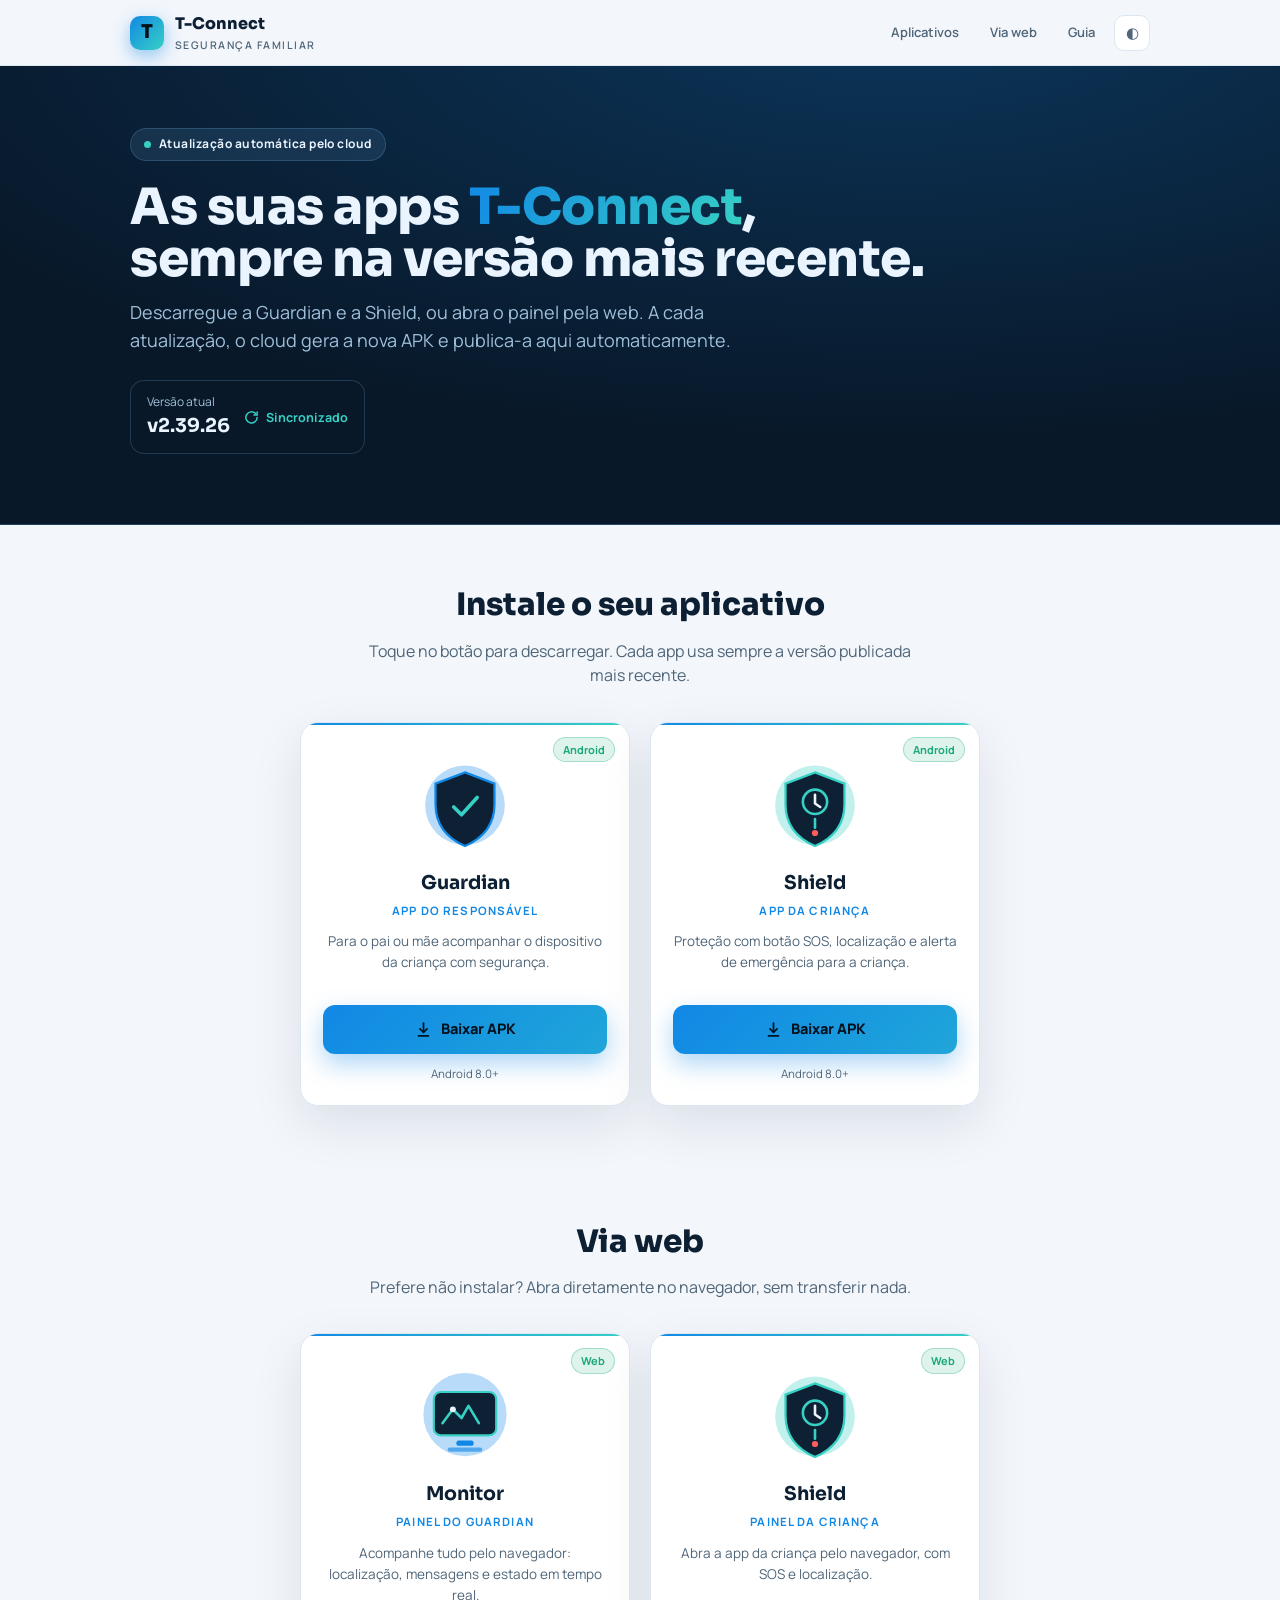
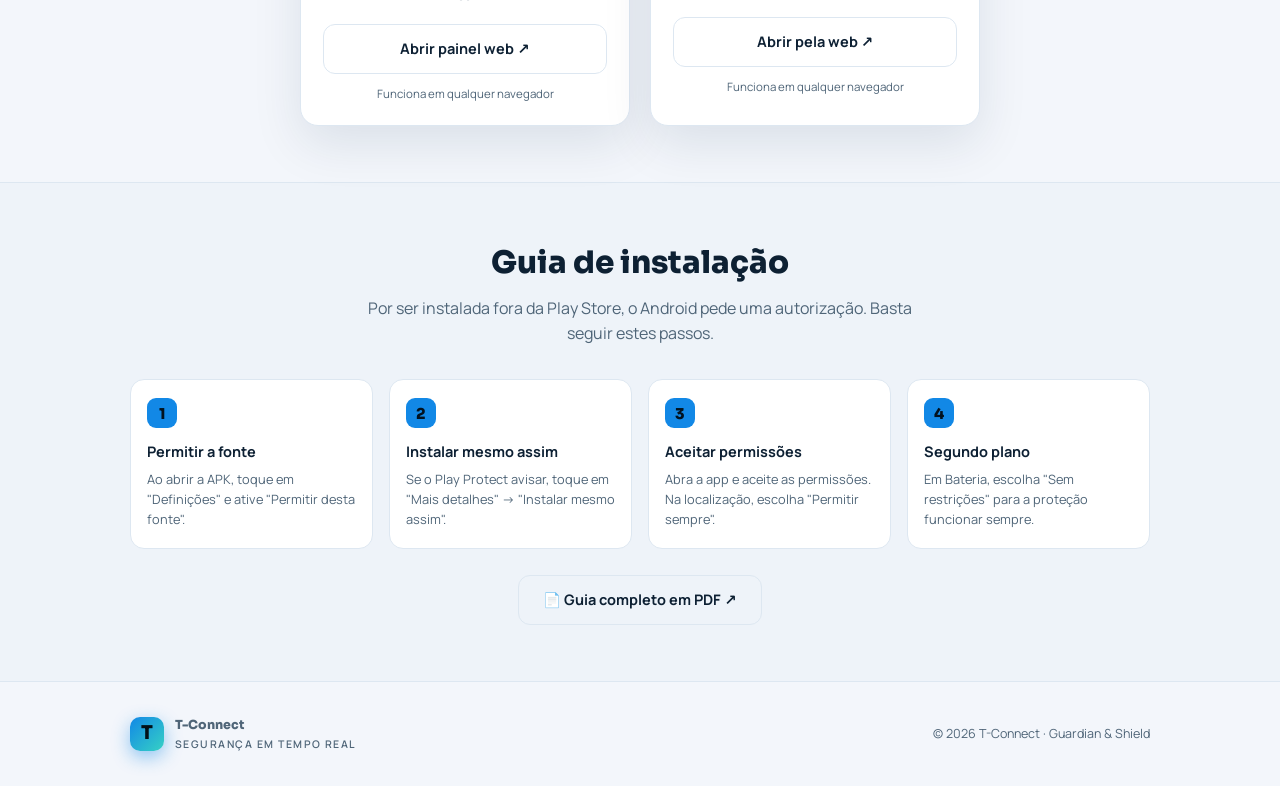
==== tconnect/site/index.html @ 5da72a1a "v2.39.79 — tamanho real da atualização (app + site) e popup de mensagens que cabe sempre - Site: os " ====
<!doctype html>
<html lang="pt-MZ">
<head>
<meta charset="utf-8">
<meta name="viewport" content="width=device-width,initial-scale=1,viewport-fit=cover">
<title>T-Connect — Downloads</title>
<meta name="theme-color" content="#081829">
<link rel="icon" href="assets/icons/tconnect-logo-192.png">
<link rel="apple-touch-icon" href="assets/icons/tconnect-logo-192.png">
<link rel="stylesheet" href="https://fonts.googleapis.com/css2?family=Sora:wght@500;700;800&family=Manrope:wght@400;500;600;700&display=swap">
<style>
  :root{
    --bg:#f3f6fb; --surface:#ffffff; --surface-2:#eef3f9; --line:#dde7f1;
    --fg:#0d2033; --muted:#4f6578; --accent:#1288e6; --accent-2:#36d1c4;
    --hero-bg:#081829; --hero-fg:#eaf4ff; --hero-muted:#9fc0da; --hero-line:rgba(120,180,230,.22);
    --good:#1aa978; --radius:18px; --shadow:0 18px 50px rgba(13,40,70,.10);
  }
  @media (prefers-color-scheme:dark){:root:not([data-theme="light"]){
    --bg:#060f1a; --surface:#0c1a2a; --surface-2:#0f2235; --line:#1c3348;
    --fg:#e9f3fc; --muted:#92abc0; --accent:#38bdf8; --accent-2:#36d1c4;
    --hero-bg:#040c16; --hero-fg:#eaf4ff; --hero-muted:#9fc0da; --hero-line:rgba(120,180,230,.18);
    --shadow:0 18px 50px rgba(0,0,0,.45); color-scheme:dark;
  }}
  :root[data-theme="dark"]{
    --bg:#060f1a; --surface:#0c1a2a; --surface-2:#0f2235; --line:#1c3348;
    --fg:#e9f3fc; --muted:#92abc0; --accent:#38bdf8; --accent-2:#36d1c4;
    --hero-bg:#040c16; --hero-fg:#eaf4ff; --hero-muted:#9fc0da; --hero-line:rgba(120,180,230,.18);
    --shadow:0 18px 50px rgba(0,0,0,.45); color-scheme:dark;
  }
  *{box-sizing:border-box}
  html,body{margin:0}
  body{background:var(--bg);color:var(--fg);font-family:"Manrope",system-ui,sans-serif;line-height:1.55}
  .wrap{max-width:1060px;margin:0 auto;padding-inline:20px}
  a{color:inherit}
  h1,h2,h3{font-family:"Sora",system-ui,sans-serif;text-wrap:balance;margin:0}
  .bar{position:sticky;top:0;z-index:40;background:color-mix(in srgb,var(--bg) 86%,transparent);backdrop-filter:blur(10px);border-bottom:1px solid var(--line)}
  .bar .wrap{display:flex;align-items:center;justify-content:space-between;padding-block:12px}
  .brand{display:flex;align-items:center;gap:11px;font-family:"Sora";font-weight:800}
  .brand .logo{width:34px;height:34px;border-radius:10px;background:linear-gradient(135deg,var(--accent),var(--accent-2));display:grid;place-items:center;color:#021018;font-weight:800;font-size:19px;box-shadow:0 6px 18px color-mix(in srgb,var(--accent) 45%,transparent)}
  .brand small{display:block;font-family:"Manrope";font-weight:600;font-size:10.5px;letter-spacing:.14em;color:var(--muted)}
  .bar nav{display:flex;gap:7px;align-items:center}
  .bar nav a{font-size:13px;font-weight:600;color:var(--muted);text-decoration:none;padding:8px 12px;border-radius:9px}
  .bar nav a:hover{color:var(--fg);background:var(--surface-2)}
  .themebtn{border:1px solid var(--line);background:var(--surface);color:var(--muted);width:36px;height:36px;border-radius:10px;cursor:pointer;font-size:15px}
  .hero{background:radial-gradient(1100px 420px at 70% -10%,color-mix(in srgb,var(--accent) 26%,var(--hero-bg)),var(--hero-bg));color:var(--hero-fg);border-bottom:1px solid var(--hero-line)}
  .hero .wrap{padding-block:62px 70px}
  .pill{display:inline-flex;align-items:center;gap:8px;font-size:12px;font-weight:700;letter-spacing:.04em;color:var(--hero-fg);background:rgba(120,190,240,.12);border:1px solid var(--hero-line);padding:6px 13px;border-radius:999px}
  .pill .dot{width:7px;height:7px;border-radius:50%;background:var(--accent-2);animation:ping 2.2s ease-out infinite}
  @keyframes ping{0%{box-shadow:0 0 0 0 color-mix(in srgb,var(--accent-2) 60%,transparent)}70%{box-shadow:0 0 0 9px transparent}100%{box-shadow:0 0 0 0 transparent}}
  .hero h1{font-size:clamp(30px,5.4vw,50px);font-weight:800;line-height:1.04;margin:20px 0 14px;letter-spacing:-.01em}
  .hero h1 span{background:linear-gradient(120deg,var(--accent),var(--accent-2));-webkit-background-clip:text;background-clip:text;color:transparent}
  .hero p{color:var(--hero-muted);font-size:clamp(15px,2vw,18px);max-width:60ch;margin:0}
  .vbadge{margin-top:26px;display:inline-flex;align-items:center;gap:14px;background:rgba(10,24,40,.5);border:1px solid var(--hero-line);border-radius:14px;padding:12px 16px}
  .vbadge b{font-family:"Sora";font-size:19px}
  .vbadge small{color:var(--hero-muted);font-size:12px;display:block}
  .vbadge .sync{display:inline-flex;align-items:center;gap:7px;color:var(--accent-2);font-weight:700;font-size:12.5px}
  .vbadge .sync svg{animation:spin 6s linear infinite}
  @keyframes spin{to{transform:rotate(360deg)}}
  section{padding-block:56px}
  .sec-head{text-align:center;margin-bottom:34px}
  .sec-head h2{font-size:clamp(23px,3.4vw,31px);font-weight:800}
  .sec-head p{color:var(--muted);margin:9px auto 0;max-width:56ch}
  .apps{display:grid;grid-template-columns:repeat(2,1fr);gap:20px;max-width:680px;margin:0 auto}
  @media(max-width:820px){.apps{grid-template-columns:1fr}}
  .card{background:var(--surface);border:1px solid var(--line);border-radius:var(--radius);padding:26px 22px 22px;box-shadow:var(--shadow);display:flex;flex-direction:column;align-items:center;text-align:center;position:relative;overflow:hidden}
  .card::before{content:"";position:absolute;inset:-1px -1px auto -1px;height:3px;background:linear-gradient(90deg,var(--accent),var(--accent-2))}
  .ic{width:104px;height:104px;margin:6px 0 4px;animation:float 5s ease-in-out infinite}
  .card:nth-child(2) .ic{animation-delay:.6s}.card:nth-child(3) .ic{animation-delay:1.2s}
  @keyframes float{0%,100%{transform:translateY(0)}50%{transform:translateY(-9px)}}
  .ic .glow{transform-origin:center;animation:pulse 3.4s ease-in-out infinite}
  @keyframes pulse{0%,100%{opacity:.25;transform:scale(.9)}50%{opacity:.55;transform:scale(1.08)}}
  .card h3{font-size:19px;font-weight:700;margin-top:6px}
  .card .role{font-size:11.5px;font-weight:700;letter-spacing:.1em;text-transform:uppercase;color:var(--accent);margin-top:3px}
  .card .desc{color:var(--muted);font-size:13.5px;margin:12px 0 18px;min-height:56px}
  .tag{position:absolute;top:14px;right:14px;font-size:11px;font-weight:700;color:var(--good);background:color-mix(in srgb,var(--good) 14%,transparent);border:1px solid color-mix(in srgb,var(--good) 30%,transparent);padding:3px 9px;border-radius:999px}
  .dl{display:inline-flex;align-items:center;justify-content:center;gap:9px;width:100%;padding:13px 16px;border-radius:12px;background:linear-gradient(135deg,var(--accent),color-mix(in srgb,var(--accent) 60%,var(--accent-2)));color:#02121f;font-weight:800;font-size:14.5px;text-decoration:none;cursor:pointer;transition:transform .12s ease;box-shadow:0 10px 24px color-mix(in srgb,var(--accent) 34%,transparent)}
  .dl:hover{transform:translateY(-2px)}
  .dl.ghost{background:transparent;color:var(--fg);border:1px solid var(--line);box-shadow:none;font-weight:700}
  .meta{font-size:11.5px;color:var(--muted);margin-top:11px}
  .guide{background:var(--surface-2);border-top:1px solid var(--line);border-bottom:1px solid var(--line)}
  .steps{display:grid;grid-template-columns:repeat(4,1fr);gap:16px}
  @media(max-width:820px){.steps{grid-template-columns:1fr 1fr}}
  @media(max-width:480px){.steps{grid-template-columns:1fr}}
  .step{background:var(--surface);border:1px solid var(--line);border-radius:14px;padding:18px 16px}
  .step .num{width:30px;height:30px;border-radius:9px;background:var(--accent);color:#02121f;font-family:"Sora";font-weight:800;display:grid;place-items:center;font-size:15px;margin-bottom:11px}
  .step b{font-size:14.5px}.step p{color:var(--muted);font-size:12.8px;margin:6px 0 0}
  .guide .cta{display:flex;justify-content:center;margin-top:26px}
  footer{padding-block:34px;color:var(--muted);font-size:12.5px}
  footer .wrap{display:flex;justify-content:space-between;flex-wrap:wrap;gap:10px;align-items:center}
  @media (prefers-reduced-motion:reduce){*{animation:none!important}}
</style>
</head>
<body>

<div class="bar"><div class="wrap">
  <div class="brand"><span class="logo">T</span><div>T-Connect<small>SEGURANÇA FAMILIAR</small></div></div>
  <nav><a href="#apps">Aplicativos</a><a href="#web">Via web</a><a href="#guia">Guia</a>
  <button class="themebtn" id="themebtn" title="Alternar tema" aria-label="Alternar tema">◐</button></nav>
</div></div>

<header class="hero"><div class="wrap">
  <span class="pill"><span class="dot"></span> Atualização automática pelo cloud</span>
  <h1>As suas apps <span>T-Connect</span>,<br>sempre na versão mais recente.</h1>
  <p>Descarregue a Guardian e a Shield, ou abra o painel pela web. A cada atualização, o cloud gera a nova APK e publica-a aqui automaticamente.</p>
  <div class="vbadge">
    <div><small>Versão atual</small><b id="ver">v2.39.26</b></div>
    <span class="sync"><svg width="15" height="15" viewBox="0 0 24 24" fill="none" stroke="currentColor" stroke-width="2.4" stroke-linecap="round"><path d="M21 12a9 9 0 1 1-2.6-6.4"/><path d="M21 3v5h-5"/></svg> Sincronizado</span>
  </div>
</div></header>

<section id="apps"><div class="wrap">
  <div class="sec-head"><h2>Instale o seu aplicativo</h2><p>Toque no botão para descarregar. Cada app usa sempre a versão publicada mais recente.</p></div>
  <div class="apps">

    <article class="card"><span class="tag">Android</span>
      <svg class="ic" viewBox="0 0 120 120" fill="none" aria-label="Guardian">
        <circle class="glow" cx="60" cy="58" r="46" fill="#1288e6" opacity=".3"/>
        <path d="M60 20 l34 13 v24 c0 25-16 40-34 48-18-8-34-23-34-48V33z" fill="#0e2033" stroke="#1288e6" stroke-width="2.6"/>
        <path d="M47 60 l9 9 18-20" stroke="#36d1c4" stroke-width="4.2" fill="none" stroke-linecap="round" stroke-linejoin="round"/>
      </svg>
      <h3>Guardian</h3><div class="role">App do responsável</div>
      <p class="desc">Para o pai ou mãe acompanhar o dispositivo da criança com segurança.</p>
      <a class="dl" href="downloads/TConnect-Guardian.apk">
        <svg width="17" height="17" viewBox="0 0 24 24" fill="none" stroke="currentColor" stroke-width="2.4" stroke-linecap="round" stroke-linejoin="round"><path d="M12 3v12"/><path d="m7 11 5 5 5-5"/><path d="M5 21h14"/></svg> Baixar APK
      </a>
      <div class="meta" id="meta-guardian">Android 8.0+</div>
    </article>

    <article class="card"><span class="tag">Android</span>
      <svg class="ic" viewBox="0 0 120 120" fill="none" aria-label="Shield">
        <circle class="glow" cx="60" cy="58" r="46" fill="#36d1c4" opacity=".3"/>
        <path d="M60 20 l34 13 v24 c0 25-16 40-34 48-18-8-34-23-34-48V33z" fill="#0e2033" stroke="#36d1c4" stroke-width="2.6"/>
        <circle cx="60" cy="54" r="14" fill="none" stroke="#36d1c4" stroke-width="3"/>
        <path d="M60 46 v10 l6 4" stroke="#eaf4ff" stroke-width="3" fill="none" stroke-linecap="round" stroke-linejoin="round"/>
        <path d="M60 74 v10" stroke="#36d1c4" stroke-width="3" stroke-linecap="round"/>
        <circle cx="60" cy="90" r="3.6" fill="#ff5d5d"/>
      </svg>
      <h3>Shield</h3><div class="role">App da criança</div>
      <p class="desc">Proteção com botão SOS, localização e alerta de emergência para a criança.</p>
      <a class="dl" href="downloads/TConnect-MinhaEmergencia.apk">
        <svg width="17" height="17" viewBox="0 0 24 24" fill="none" stroke="currentColor" stroke-width="2.4" stroke-linecap="round" stroke-linejoin="round"><path d="M12 3v12"/><path d="m7 11 5 5 5-5"/><path d="M5 21h14"/></svg> Baixar APK
      </a>
      <div class="meta" id="meta-child">Android 8.0+</div>
    </article>

  </div>
</div></section>

<section id="web"><div class="wrap">
  <div class="sec-head"><h2>Via web</h2><p>Prefere não instalar? Abra diretamente no navegador, sem transferir nada.</p></div>
  <div class="apps">
    <article class="card"><span class="tag">Web</span>
      <svg class="ic" viewBox="0 0 120 120" fill="none" aria-label="Monitor">
        <circle class="glow" cx="60" cy="56" r="48" fill="#1288e6" opacity=".3"/>
        <rect x="24" y="30" width="72" height="50" rx="8" fill="#0e2033" stroke="#36d1c4" stroke-width="2.5"/>
        <path d="M34 66 l12-16 10 10 8-14 12 20" stroke="#36d1c4" stroke-width="3" fill="none" stroke-linecap="round" stroke-linejoin="round"/>
        <circle cx="46" cy="50" r="3.4" fill="#eaf4ff"/>
        <rect x="50" y="86" width="20" height="6" rx="3" fill="#1288e6"/>
        <rect x="40" y="94" width="40" height="5" rx="2.5" fill="#1288e6" opacity=".6"/>
      </svg>
      <h3>Monitor</h3><div class="role">Painel do Guardian</div>
      <p class="desc">Acompanhe tudo pelo navegador: localização, mensagens e estado em tempo real.</p>
      <a class="dl ghost" href="guardian/index.html">Abrir painel web ↗</a>
      <div class="meta">Funciona em qualquer navegador</div>
    </article>

    <article class="card"><span class="tag">Web</span>
      <svg class="ic" viewBox="0 0 120 120" fill="none" aria-label="Shield">
        <circle class="glow" cx="60" cy="58" r="46" fill="#36d1c4" opacity=".3"/>
        <path d="M60 20 l34 13 v24 c0 25-16 40-34 48-18-8-34-23-34-48V33z" fill="#0e2033" stroke="#36d1c4" stroke-width="2.6"/>
        <circle cx="60" cy="54" r="14" fill="none" stroke="#36d1c4" stroke-width="3"/>
        <path d="M60 46 v10 l6 4" stroke="#eaf4ff" stroke-width="3" fill="none" stroke-linecap="round" stroke-linejoin="round"/>
        <path d="M60 74 v10" stroke="#36d1c4" stroke-width="3" stroke-linecap="round"/>
        <circle cx="60" cy="90" r="3.6" fill="#ff5d5d"/>
      </svg>
      <h3>Shield</h3><div class="role">Painel da criança</div>
      <p class="desc">Abra a app da criança pelo navegador, com SOS e localização.</p>
      <a class="dl ghost" href="child/index.html">Abrir pela web ↗</a>
      <div class="meta">Funciona em qualquer navegador</div>
    </article>
  </div>
</div></section>

<section class="guide" id="guia"><div class="wrap">
  <div class="sec-head"><h2>Guia de instalação</h2><p>Por ser instalada fora da Play Store, o Android pede uma autorização. Basta seguir estes passos.</p></div>
  <div class="steps">
    <div class="step"><div class="num">1</div><b>Permitir a fonte</b><p>Ao abrir a APK, toque em "Definições" e ative "Permitir desta fonte".</p></div>
    <div class="step"><div class="num">2</div><b>Instalar mesmo assim</b><p>Se o Play Protect avisar, toque em "Mais detalhes" → "Instalar mesmo assim".</p></div>
    <div class="step"><div class="num">3</div><b>Aceitar permissões</b><p>Abra a app e aceite as permissões. Na localização, escolha "Permitir sempre".</p></div>
    <div class="step"><div class="num">4</div><b>Segundo plano</b><p>Em Bateria, escolha "Sem restrições" para a proteção funcionar sempre.</p></div>
  </div>
  <div class="cta"><a class="dl ghost" href="downloads/T-Connect-Guia-Instalacao.pdf" target="_blank" rel="noopener" style="width:auto;padding-inline:24px">📄 Guia completo em PDF ↗</a></div>
</div></section>

<footer><div class="wrap">
  <div class="brand"><span class="logo">T</span><div>T-Connect<small>SEGURANÇA EM TEMPO REAL</small></div></div>
  <span>© <span id="yr"></span> T-Connect · Guardian &amp; Shield</span>
</div></footer>

<script>
  (function(){
    var b=document.getElementById('themebtn');
    try{var s=localStorage.getItem('tc_theme');if(s)document.documentElement.setAttribute('data-theme',s);}catch(e){}
    b.addEventListener('click',function(){
      var cur=document.documentElement.getAttribute('data-theme');
      var m=window.matchMedia('(prefers-color-scheme:dark)').matches;
      var next=cur?(cur==='dark'?'light':'dark'):(m?'light':'dark');
      document.documentElement.setAttribute('data-theme',next);
      try{localStorage.setItem('tc_theme',next);}catch(e){}
    });
  })();
  document.getElementById('yr').textContent=new Date().getFullYear();
  (function(){
    try{
      fetch('updates/t-connect-update.json',{cache:'no-store'})
        .then(function(r){return r.ok?r.json():null;})
        .then(function(j){if(!j)return;var mb=function(b){b=Number(b||0);return b>0?(b/1048576).toFixed(1)+' MB':'';};if(j.version)document.getElementById('ver').textContent='v'+j.version;var vg=j.version?('v'+j.version+' · '):'';var g=document.getElementById('meta-guardian');var c=document.getElementById('meta-child');var sg=mb(j.apk_guardian_bytes);var sc=mb(j.apk_child_bytes);if(g)g.textContent='Android 8.0+ · '+vg+(sg||'');if(c)c.textContent='Android 8.0+ · '+vg+(sc||'');})
        .catch(function(){});
    }catch(e){}
  })();
</script>
</body>
</html>
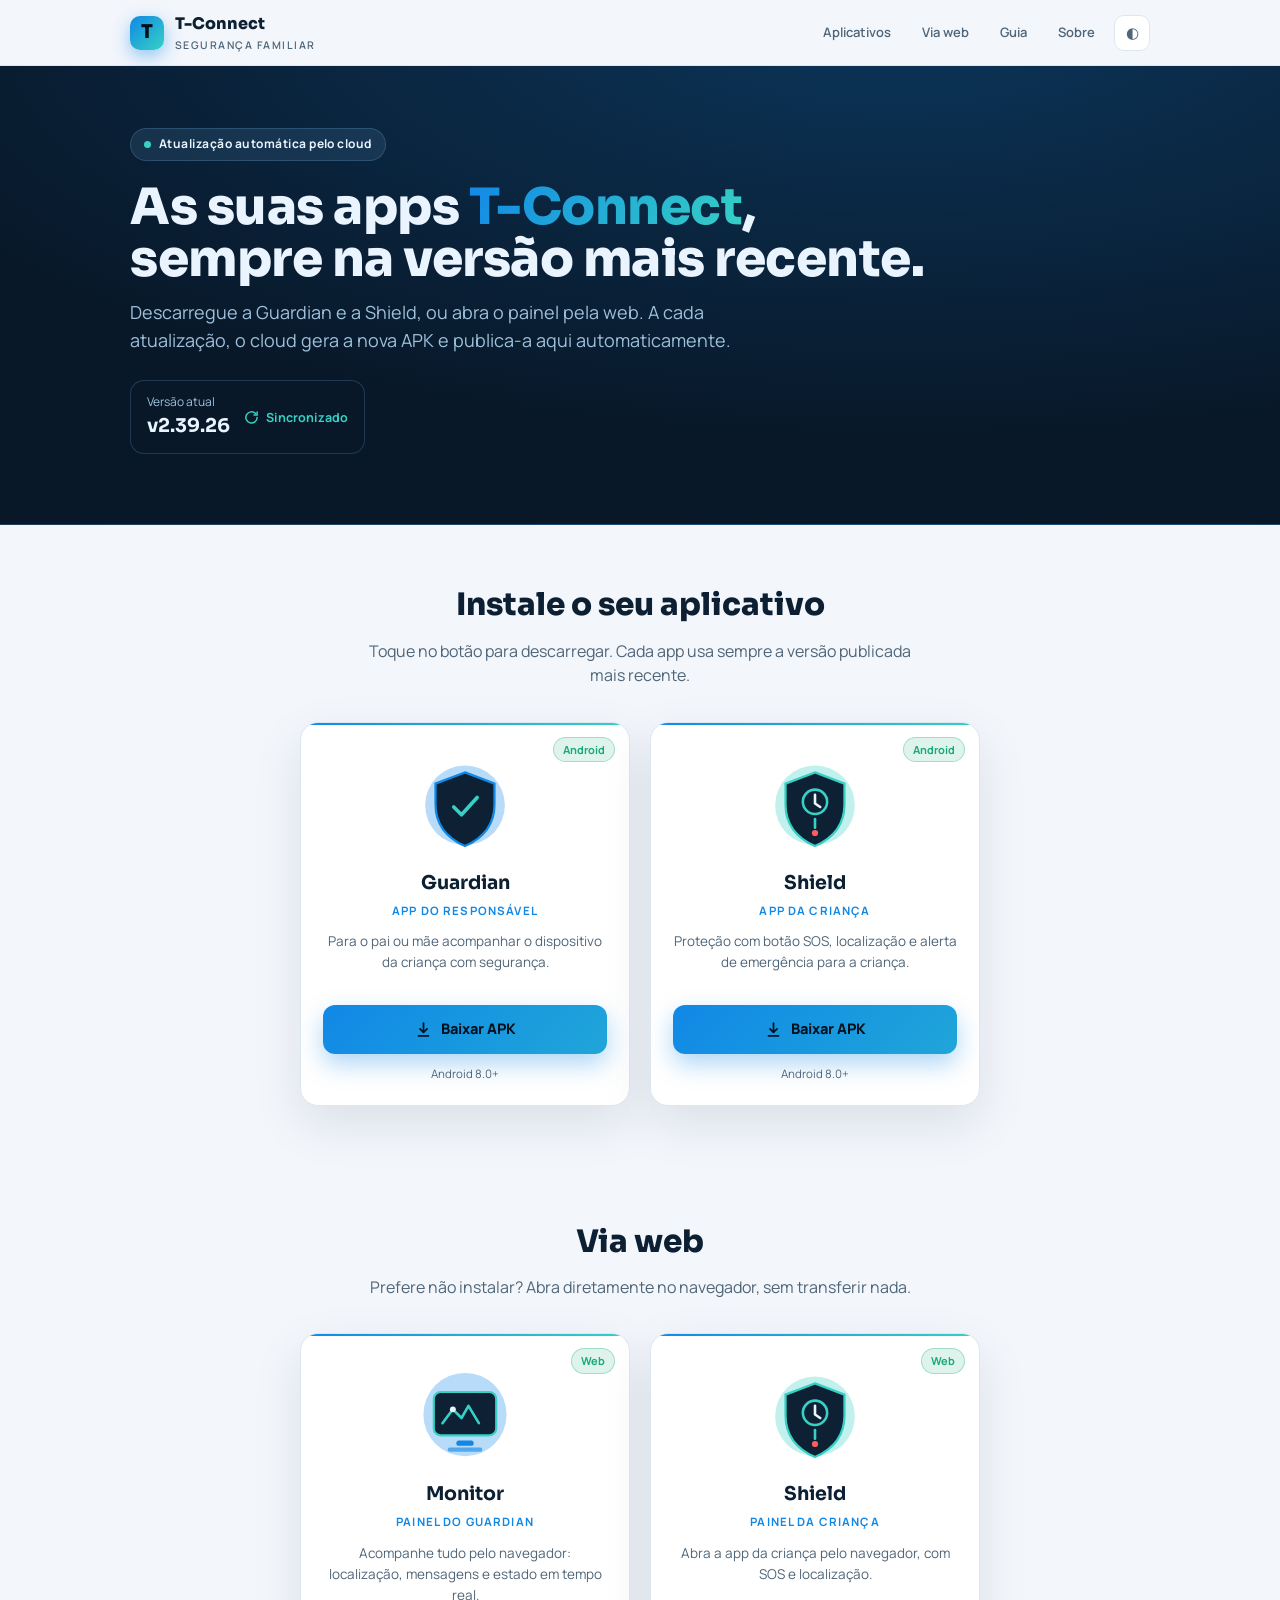
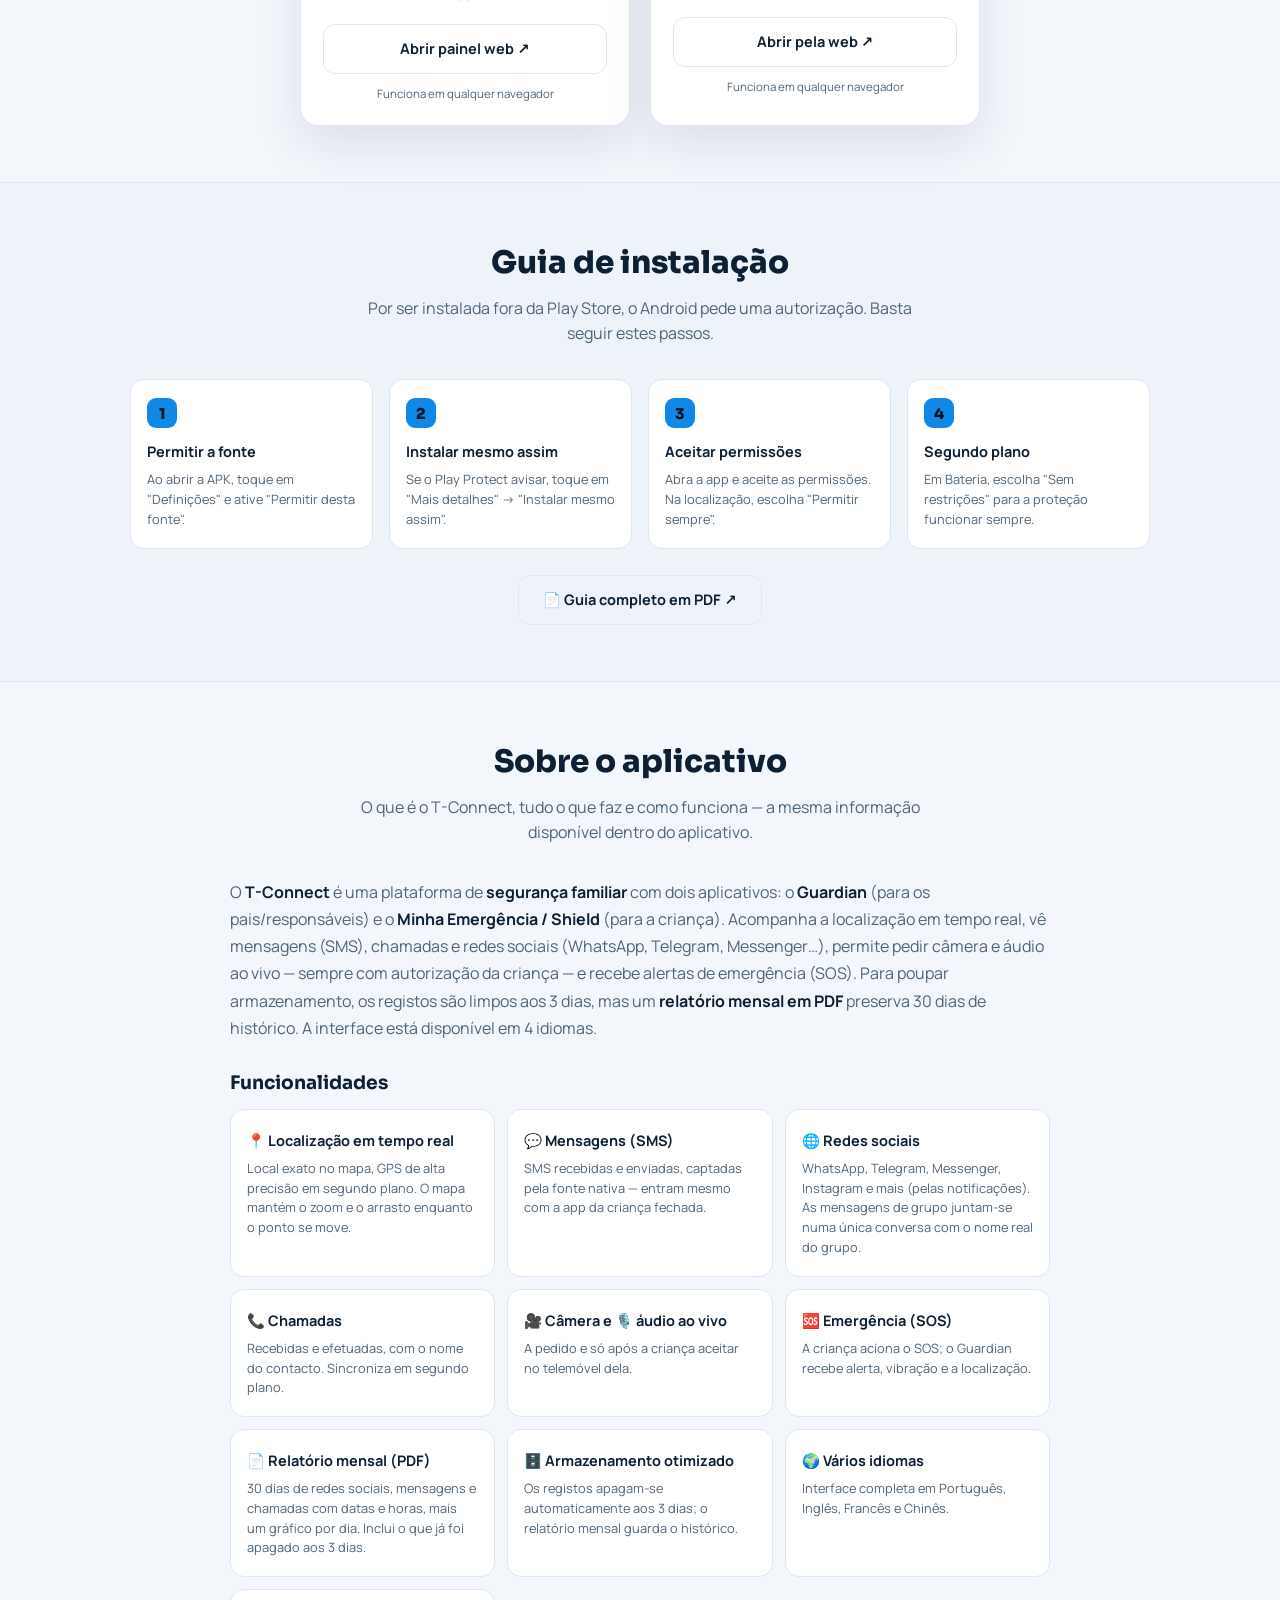
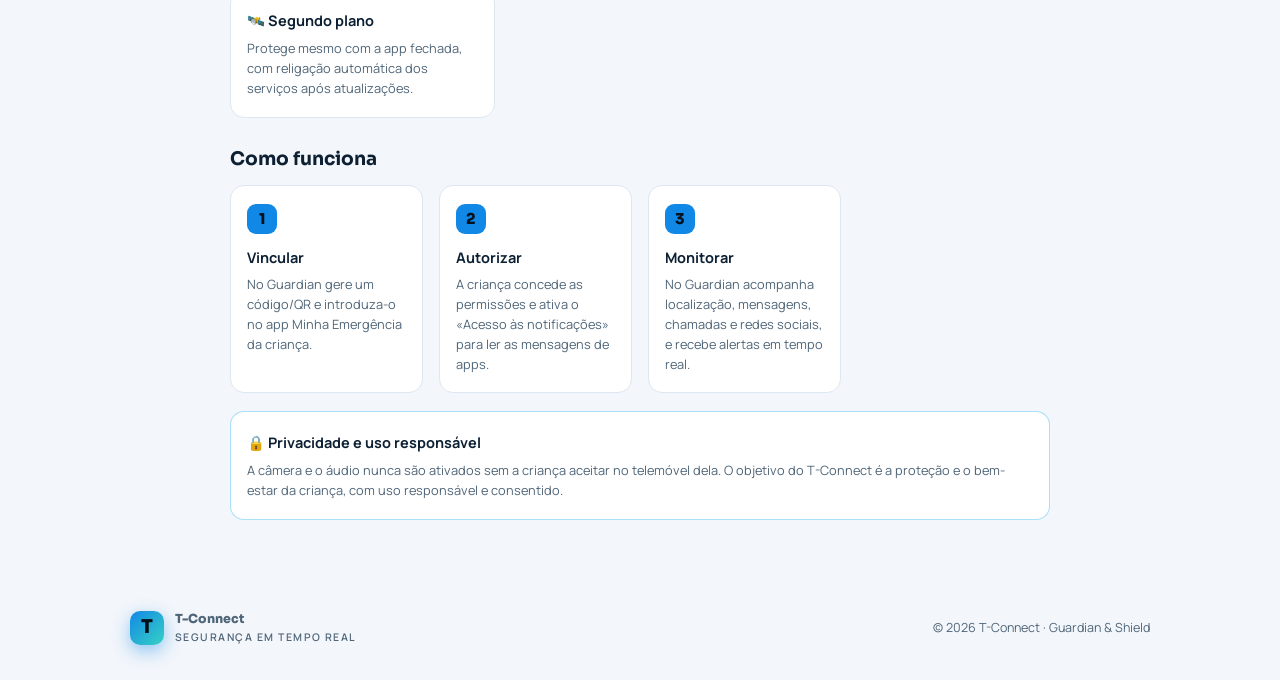
==== commit 1993bbc7: "T-Connect v2.40.15 — guia 'Sobre' atualizado (app) + secção 'Sobre o aplicativo' no site - guardian/" ====
--- a/tconnect/site/index.html
+++ b/tconnect/site/index.html
@@ -94,7 +94,7 @@
 
 <div class="bar"><div class="wrap">
   <div class="brand"><span class="logo">T</span><div>T-Connect<small>SEGURANÇA FAMILIAR</small></div></div>
-  <nav><a href="#apps">Aplicativos</a><a href="#web">Via web</a><a href="#guia">Guia</a>
+  <nav><a href="#apps">Aplicativos</a><a href="#web">Via web</a><a href="#guia">Guia</a><a href="#sobre">Sobre</a>
   <button class="themebtn" id="themebtn" title="Alternar tema" aria-label="Alternar tema">◐</button></nav>
 </div></div>
 
@@ -190,6 +190,36 @@
     <div class="step"><div class="num">4</div><b>Segundo plano</b><p>Em Bateria, escolha "Sem restrições" para a proteção funcionar sempre.</p></div>
   </div>
   <div class="cta"><a class="dl ghost" href="downloads/T-Connect-Guia-Instalacao.pdf" target="_blank" rel="noopener" style="width:auto;padding-inline:24px">📄 Guia completo em PDF ↗</a></div>
+</div></section>
+
+<section id="sobre"><div class="wrap">
+  <div class="sec-head"><h2>Sobre o aplicativo</h2><p>O que é o T-Connect, tudo o que faz e como funciona — a mesma informação disponível dentro do aplicativo.</p></div>
+  <div style="max-width:820px;margin:0 auto">
+    <p style="color:var(--muted);line-height:1.7">O <b style="color:var(--fg)">T-Connect</b> é uma plataforma de <b style="color:var(--fg)">segurança familiar</b> com dois aplicativos: o <b style="color:var(--fg)">Guardian</b> (para os pais/responsáveis) e o <b style="color:var(--fg)">Minha Emergência / Shield</b> (para a criança). Acompanha a localização em tempo real, vê mensagens (SMS), chamadas e redes sociais (WhatsApp, Telegram, Messenger…), permite pedir câmera e áudio ao vivo — sempre com autorização da criança — e recebe alertas de emergência (SOS). Para poupar armazenamento, os registos são limpos aos 3 dias, mas um <b style="color:var(--fg)">relatório mensal em PDF</b> preserva 30 dias de histórico. A interface está disponível em 4 idiomas.</p>
+
+    <h3 style="margin:26px 0 12px">Funcionalidades</h3>
+    <div style="display:grid;grid-template-columns:repeat(auto-fit,minmax(240px,1fr));gap:12px">
+      <div class="step"><b>📍 Localização em tempo real</b><p>Local exato no mapa, GPS de alta precisão em segundo plano. O mapa mantém o zoom e o arrasto enquanto o ponto se move.</p></div>
+      <div class="step"><b>💬 Mensagens (SMS)</b><p>SMS recebidas e enviadas, captadas pela fonte nativa — entram mesmo com a app da criança fechada.</p></div>
+      <div class="step"><b>🌐 Redes sociais</b><p>WhatsApp, Telegram, Messenger, Instagram e mais (pelas notificações). As mensagens de grupo juntam-se numa única conversa com o nome real do grupo.</p></div>
+      <div class="step"><b>📞 Chamadas</b><p>Recebidas e efetuadas, com o nome do contacto. Sincroniza em segundo plano.</p></div>
+      <div class="step"><b>🎥 Câmera e 🎙️ áudio ao vivo</b><p>A pedido e só após a criança aceitar no telemóvel dela.</p></div>
+      <div class="step"><b>🆘 Emergência (SOS)</b><p>A criança aciona o SOS; o Guardian recebe alerta, vibração e a localização.</p></div>
+      <div class="step"><b>📄 Relatório mensal (PDF)</b><p>30 dias de redes sociais, mensagens e chamadas com datas e horas, mais um gráfico por dia. Inclui o que já foi apagado aos 3 dias.</p></div>
+      <div class="step"><b>🗄️ Armazenamento otimizado</b><p>Os registos apagam-se automaticamente aos 3 dias; o relatório mensal guarda o histórico.</p></div>
+      <div class="step"><b>🌍 Vários idiomas</b><p>Interface completa em Português, Inglês, Francês e Chinês.</p></div>
+      <div class="step"><b>🛰️ Segundo plano</b><p>Protege mesmo com a app fechada, com religação automática dos serviços após atualizações.</p></div>
+    </div>
+
+    <h3 style="margin:26px 0 12px">Como funciona</h3>
+    <div class="steps">
+      <div class="step"><div class="num">1</div><b>Vincular</b><p>No Guardian gere um código/QR e introduza-o no app Minha Emergência da criança.</p></div>
+      <div class="step"><div class="num">2</div><b>Autorizar</b><p>A criança concede as permissões e ativa o «Acesso às notificações» para ler as mensagens de apps.</p></div>
+      <div class="step"><div class="num">3</div><b>Monitorar</b><p>No Guardian acompanha localização, mensagens, chamadas e redes sociais, e recebe alertas em tempo real.</p></div>
+    </div>
+
+    <div class="step" style="margin-top:18px;border-color:rgba(14,165,233,.35)"><b>🔒 Privacidade e uso responsável</b><p style="color:var(--muted)">A câmera e o áudio nunca são ativados sem a criança aceitar no telemóvel dela. O objetivo do T-Connect é a proteção e o bem-estar da criança, com uso responsável e consentido.</p></div>
+  </div>
 </div></section>
 
 <footer><div class="wrap">
